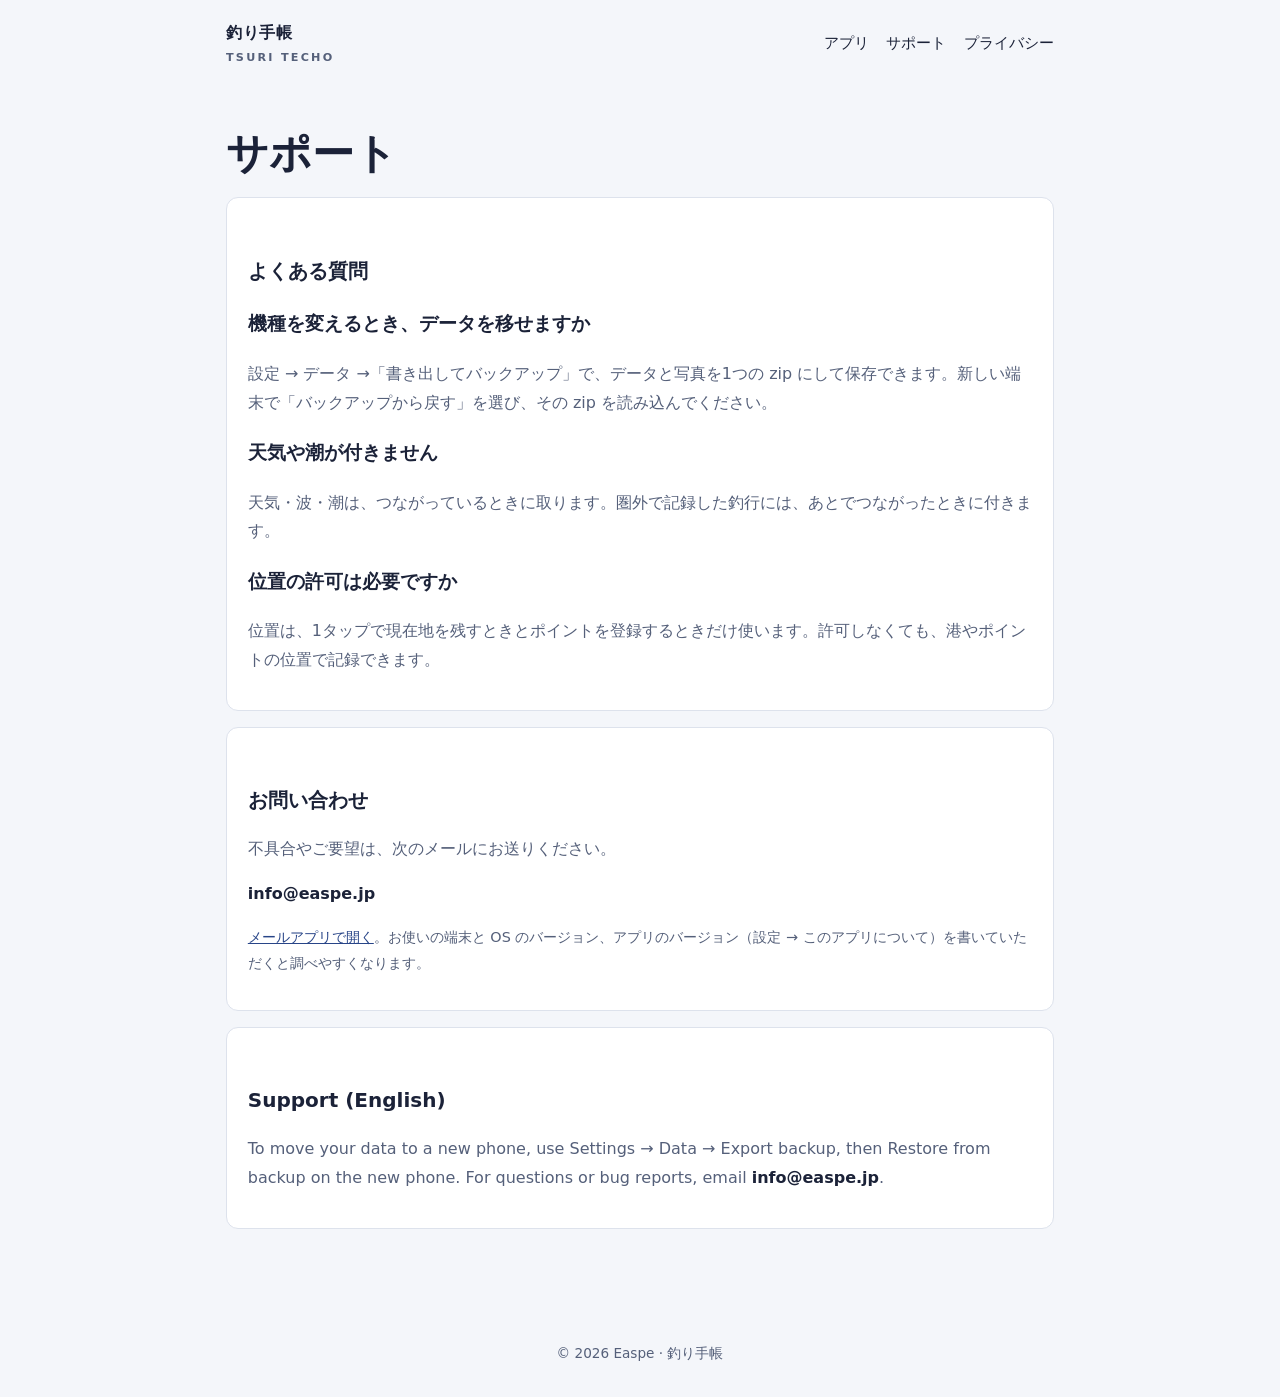
==== support.html @ 40fa2f7a "feat: support site and privacy policy for 釣り手帳 Co-Authored-By: Claude Opus 5.5 <noreply@anthropic.co" ====
<!doctype html>
<html lang="ja">
<head>
<meta charset="utf-8">
<meta name="viewport" content="width=device-width,initial-scale=1">
<title>サポート | 釣り手帳</title>
<meta name="description" content="釣り手帳のよくある質問と問い合わせ先。">
<link rel="stylesheet" href="styles.css">
</head>
<body>
<nav><a class="brand" href="./">釣り手帳<small>TSURI TECHO</small></a><div class="nav-links"><a href="./">アプリ</a><a href="support.html">サポート</a><a href="privacy.html">プライバシー</a></div></nav>
<main>
<h1>サポート</h1>
<section>
<h2>よくある質問</h2>
<h3>機種を変えるとき、データを移せますか</h3>
<p>設定 → データ →「書き出してバックアップ」で、データと写真を1つの zip にして保存できます。新しい端末で「バックアップから戻す」を選び、その zip を読み込んでください。</p>
<h3>天気や潮が付きません</h3>
<p>天気・波・潮は、つながっているときに取ります。圏外で記録した釣行には、あとでつながったときに付きます。</p>
<h3>位置の許可は必要ですか</h3>
<p>位置は、1タップで現在地を残すときとポイントを登録するときだけ使います。許可しなくても、港やポイントの位置で記録できます。</p>
</section>
<section>
<h2>お問い合わせ</h2>
<p>不具合やご要望は、次のメールにお送りください。</p>
<p class="mail">info@easpe.jp</p>
<p class="note"><a href="mailto:info@easpe.jp?subject=%E9%87%A3%E3%82%8A%E6%89%8B%E5%B8%B3">メールアプリで開く</a>。お使いの端末と OS のバージョン、アプリのバージョン（設定 → このアプリについて）を書いていただくと調べやすくなります。</p>
</section>
<section lang="en">
<h2>Support (English)</h2>
<p>To move your data to a new phone, use Settings → Data → Export backup, then Restore from backup on the new phone. For questions or bug reports, email <span class="mail">info@easpe.jp</span>.</p>
</section>
</main>
<footer>© 2026 Easpe · 釣り手帳</footer></body></html>
---- styles.css ----
:root{color-scheme:light dark;--bg:#f4f6fa;--panel:#ffffff;--ink:#1b2238;--muted:#55607a;--accent:#284588;--line:#dde2ec;font-family:"Noto Sans JP",ui-sans-serif,system-ui,-apple-system,"Hiragino Sans",sans-serif}
@media (prefers-color-scheme:dark){:root{--bg:#0f1424;--panel:#182038;--ink:#eef1f8;--muted:#a9b2c8;--accent:#8fa8e8;--line:#2a3452}}
*{box-sizing:border-box}body{margin:0;background:var(--bg);color:var(--ink);line-height:1.8}
a{color:var(--accent)}nav{max-width:860px;margin:auto;padding:1.2rem 1rem;display:flex;justify-content:space-between;align-items:center;gap:1rem;flex-wrap:wrap}
nav a{text-decoration:none;color:var(--ink)}.brand{font-weight:700;letter-spacing:.04em}.brand small{display:block;font-size:.7rem;letter-spacing:.2em;color:var(--muted)}
.nav-links{display:flex;gap:1.1rem;font-size:.92rem}main{max-width:860px;margin:auto;padding:1rem 1rem 4rem}
h1{font-size:clamp(1.8rem,5vw,2.6rem);line-height:1.3;margin:1.5rem 0 1rem}h2{font-size:1.25rem;margin-top:2.2rem}
section,article{background:var(--panel);border:1px solid var(--line);border-radius:12px;padding:1.2rem 1.3rem;margin:1rem 0}
p,li,td{color:var(--muted)}table{width:100%;border-collapse:collapse}th,td{text-align:left;vertical-align:top;padding:.6rem;border-bottom:1px solid var(--line)}th{color:var(--ink);font-size:.9rem}
.table-wrap{overflow-x:auto}.mail{user-select:all;font-weight:700;color:var(--ink)}.note{font-size:.9rem}footer{padding:2rem 1rem;text-align:center;color:var(--muted);font-size:.85rem}
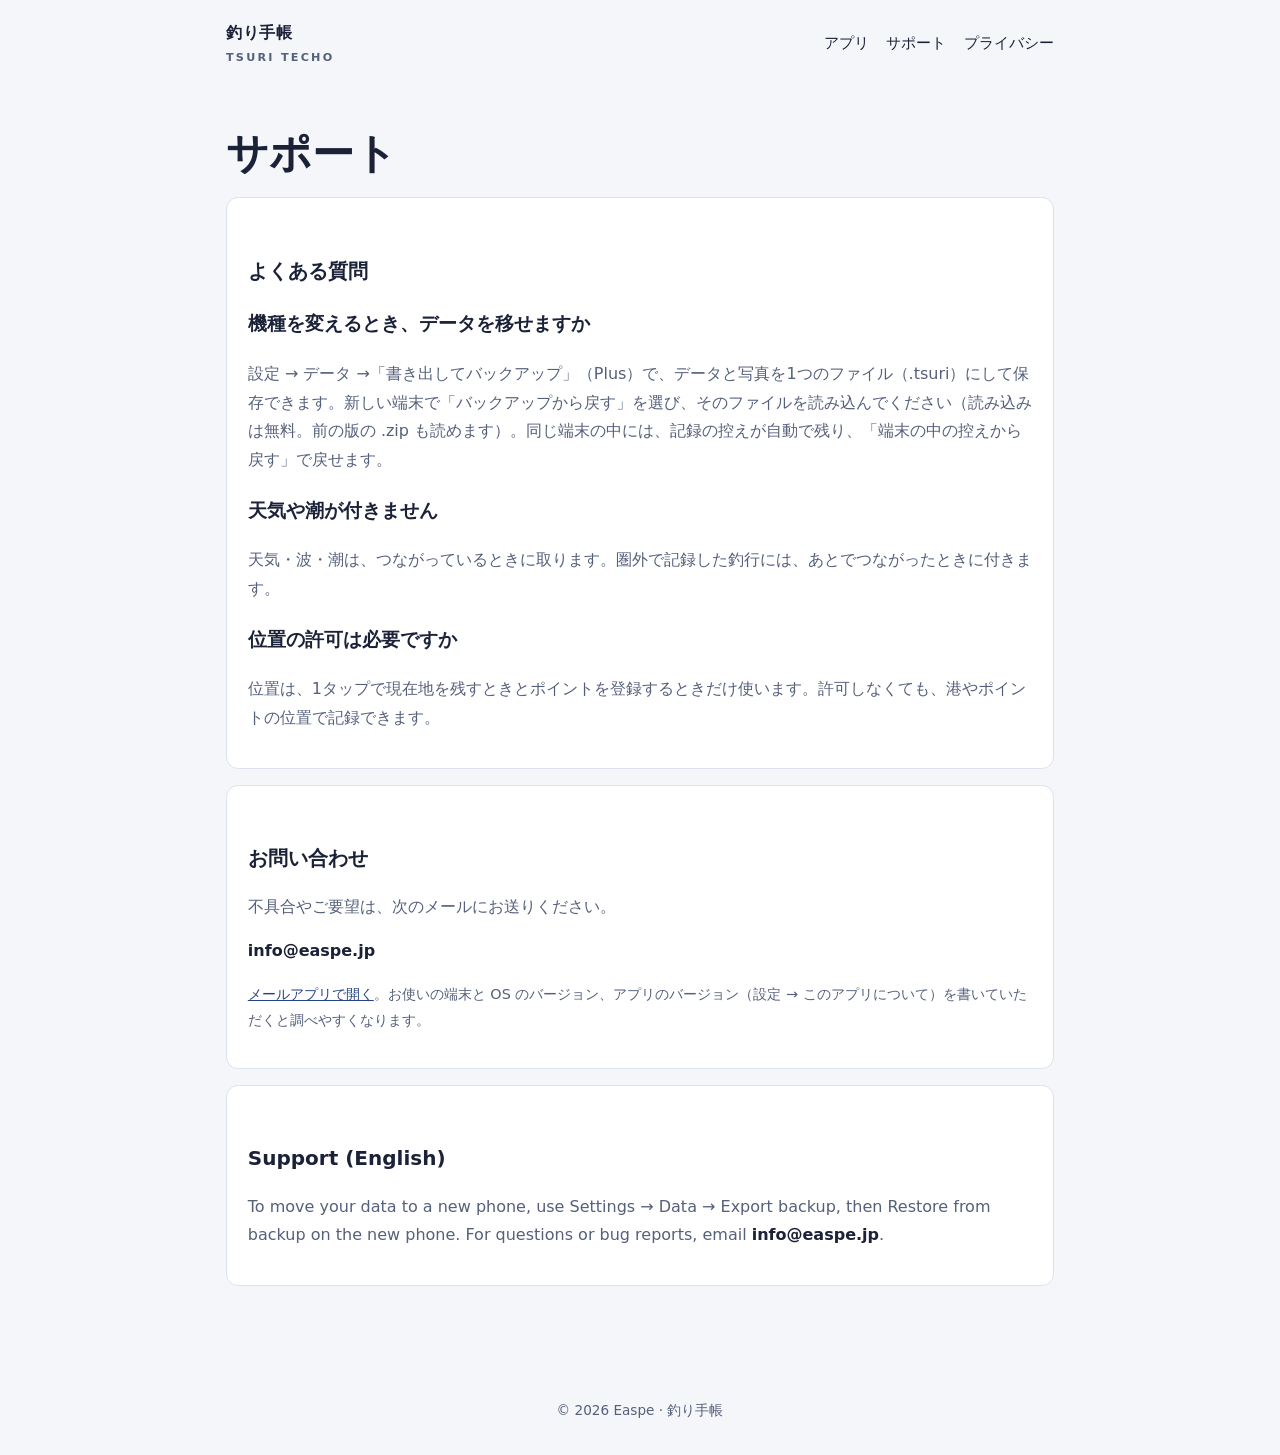
==== commit d8da3346: "docs: add tokushoho page and sync privacy and support with the app (T-934 D1014, T-923, T-928) Co-Au" ====
--- a/support.html
+++ b/support.html
@@ -14,7 +14,7 @@
 <section>
 <h2>よくある質問</h2>
 <h3>機種を変えるとき、データを移せますか</h3>
-<p>設定 → データ →「書き出してバックアップ」で、データと写真を1つの zip にして保存できます。新しい端末で「バックアップから戻す」を選び、その zip を読み込んでください。</p>
+<p>設定 → データ →「書き出してバックアップ」（Plus）で、データと写真を1つのファイル（.tsuri）にして保存できます。新しい端末で「バックアップから戻す」を選び、そのファイルを読み込んでください（読み込みは無料。前の版の .zip も読めます）。同じ端末の中には、記録の控えが自動で残り、「端末の中の控えから戻す」で戻せます。</p>
 <h3>天気や潮が付きません</h3>
 <p>天気・波・潮は、つながっているときに取ります。圏外で記録した釣行には、あとでつながったときに付きます。</p>
 <h3>位置の許可は必要ですか</h3>
